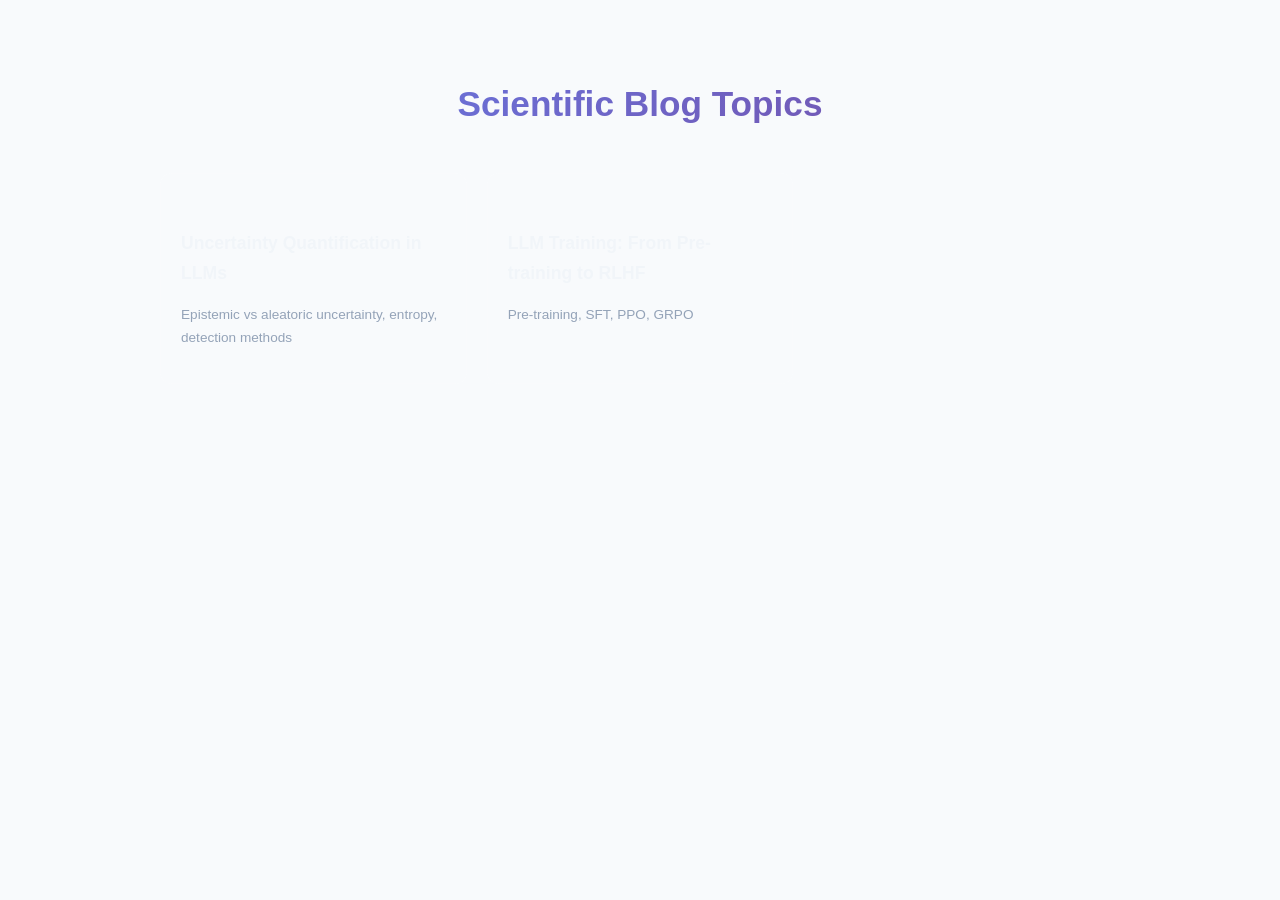
==== index.html @ d7a09b2e "refactor as a generic dynamic blog geberator. Needs a lot of testing" ====
<!DOCTYPE html>
<html lang="en">
<head>
    <meta charset="UTF-8">
    <meta name="viewport" content="width=device-width, initial-scale=1.0">
    <title>Scientific Blog</title>
    <link rel="stylesheet" href="styles/style_1.css">
    <style>
        /* Topic Picker Styles */
        .topic-picker {
            max-width: 1000px;
            margin: 0 auto;
            padding: 40px 20px;
        }
        .topic-picker h1 {
            text-align: center;
            font-size: 2.2rem;
            background: linear-gradient(135deg, #667eea, #764ba2);
            -webkit-background-clip: text;
            -webkit-text-fill-color: transparent;
            margin-bottom: 40px;
        }
        .topics-grid {
            display: grid;
            grid-template-columns: repeat(auto-fill, minmax(300px, 1fr));
            gap: 20px;
        }
        .topic-card {
            background: rgba(255,255,255,0.03);
            border: 1px solid rgba(255,255,255,0.1);
            border-radius: 12px;
            padding: 20px;
            cursor: pointer;
            transition: all 0.2s;
        }
        .topic-card:hover {
            transform: translateY(-3px);
            border-color: #667eea;
        }
        .topic-card h2 { font-size: 1.1rem; color: #f1f5f9; margin-bottom: 8px; }
        .topic-card p { color: #94a3b8; font-size: 0.85rem; }
        
        /* Viewer container */
        .viewer-container { display: none; }
        .viewer-container.active { display: block; }
        .topic-picker.hidden { display: none; }
        
        /* Back button */
        .back-to-topics {
            position: fixed;
            top: 15px;
            left: 15px;
            background: rgba(102, 126, 234, 0.2);
            color: #818cf8;
            border: 1px solid rgba(102, 126, 234, 0.4);
            padding: 8px 16px;
            border-radius: 8px;
            cursor: pointer;
            font-size: 0.85rem;
            z-index: 1000;
            transition: all 0.2s;
        }
        .back-to-topics:hover { background: rgba(102, 126, 234, 0.4); }
    </style>
</head>
<body>
    <!-- Topic Picker (shows initially) -->
    <div class="topic-picker" id="topic-picker">
        <h1>Scientific Blog Topics</h1>
        <div class="topics-grid" id="topics-grid">
            <!-- Loaded from topics/index.json -->
        </div>
    </div>
    
    <!-- Viewer (shows when topic selected) -->
    <div class="viewer-container" id="viewer-container">
        <button class="back-to-topics" id="back-btn">← All Topics</button>
        
        <h1 id="page-title">Loading...</h1>
        <div class="section-pills" id="section-pills"></div>
        
        <div class="presentation-container">
            <div class="section-nav">
                <button class="nav-btn nav-btn-secondary" id="prev-slide-btn">← Back</button>
                <div class="section-nav-title" id="section-title"></div>
                <div class="slide-nav-counter" id="slide-counter">1 / 1</div>
                <button class="nav-btn nav-btn-primary" id="next-slide-btn">Next →</button>
            </div>
            <div class="slide-content-area" id="slide-content-area"></div>
        </div>
    </div>
    
    <!-- Modal -->
    <div class="modal-overlay" id="modal-overlay">
        <div class="modal" id="modal">
            <div class="modal-header">
                <h3 class="modal-title" id="modal-title">Term</h3>
                <button class="modal-close" id="modal-close">&times;</button>
            </div>
            <div class="modal-body" id="modal-body"></div>
        </div>
    </div>
    
    <script src="scripts/renderer.js"></script>
    <script src="scripts/popup.js"></script>
    <script src="scripts/navigation.js"></script>
    <script>
        // Topic index - list of all available topics
        const TOPICS = [
            { id: 'uncertainty_quantification', title: 'Uncertainty Quantification in LLMs', desc: 'Epistemic vs aleatoric uncertainty, entropy, detection methods' },
            { id: 'llm_training', title: 'LLM Training: From Pre-training to RLHF', desc: 'Pre-training, SFT, PPO, GRPO' }
        ];
        
        const topicPicker = document.getElementById('topic-picker');
        const viewerContainer = document.getElementById('viewer-container');
        const topicsGrid = document.getElementById('topics-grid');
        const backBtn = document.getElementById('back-btn');
        
        // Render topic cards
        function showTopicPicker() {
            topicsGrid.innerHTML = TOPICS.map(t => `
                <div class="topic-card" onclick="loadTopic('${t.id}')">
                    <h2>${t.title}</h2>
                    <p>${t.desc}</p>
                </div>
            `).join('');
            
            topicPicker.classList.remove('hidden');
            viewerContainer.classList.remove('active');
        }
        
        // Load and render a topic
        async function loadTopic(topicId) {
            try {
                const response = await fetch(`topics/${topicId}.json`);
                if (!response.ok) throw new Error('Topic not found');
                const data = await response.json();
                
                // Hide picker, show viewer
                topicPicker.classList.add('hidden');
                viewerContainer.classList.add('active');
                
                // Set title
                document.getElementById('page-title').textContent = data.meta?.title || 'Topic';
                document.title = data.meta?.title || 'Scientific Blog';
                
                // Initialize components
                Renderer.init(data);
                Renderer.renderAllSlides(document.getElementById('slide-content-area'));
                Popup.init(data.popups);
                Navigation.init(data.navigation);
                
            } catch (err) {
                console.error(err);
                alert('Failed to load topic: ' + topicId);
            }
        }
        
        // Back button
        backBtn.addEventListener('click', showTopicPicker);
        
        // Initialize
        showTopicPicker();
    </script>
</body>
</html>
---- styles/style_1.css ----
* {
    box-sizing: border-box;
}

body {
    font-family: 'Segoe UI', Tahoma, Geneva, Verdana, sans-serif;
    max-width: min(95vw, 1600px);
    margin: 0 auto;
    padding: 10px 20px;
    background: #f8fafc;
    line-height: 1.7;
    color: #1e293b;
}

h1 {
    color: #0f172a;
    text-align: center;
    margin-bottom: 10px;
}

.subtitle {
    text-align: center;
    color: #64748b;
    margin-bottom: 30px;
}

h2 {
    color: #334155;
    margin-top: 35px;
    margin-bottom: 15px;
    font-size: 1.3em;
}

/* ============================================
    UNIQUE COLOR SYSTEM - ONE COLOR PER CONCEPT
    ============================================ */

/* Core Variables */
.c-var { color: #d97706; } /* Variance - Amber */
.c-y { color: #db2777; }   /* Output y - Pink-600 */
.c-x { color: #475569; }   /* Input x - Slate-600 (distinct from Teal/Cyan) */
.c-theta { color: #16a34a; } /* Parameters θ - Green-600 */
.c-D { color: #854d0e; }   /* Data D - Bronze/Yellow-800 (distinct from Green) */
.c-p { color: #7c3aed; }   /* Probability p - Violet-600 */
.c-E { color: #172554; }   /* Expectation E - Navy/Blue-950 (distinct from Green/Teal) */
.c-H { color: #0891b2; }   /* Entropy H - Cyan-600 (distinct from Pink/Red) */
.c-I { color: #9333ea; }   /* Mutual Info I - Purple-600 */

/* FOUR distinct Epistemic/Aleatoric colors */
.c-epistemic-var { color: #2563eb; }      /* Epistemic (Variance) - Blue-600 */
.c-aleatoric-var { color: #dc2626; }      /* Aleatoric (Variance) - Red-600 */
.c-epistemic-info { color: #4f46e5; }     /* Epistemic (Info Theory) - Indigo-600 */
.c-aleatoric-info { color: #e11d48; }     /* Aleatoric (Info Theory) - Rose-600 */

/* Total Uncertainty */
.c-total { color: #7e22ce; }              /* Total - Purple-700 */

/* Clickable term styling */
.term {
    cursor: pointer;
    font-weight: 600;
    padding: 1px 4px;
    border-radius: 3px;
    transition: background-color 0.2s, box-shadow 0.2s;
}

.term:hover {
    background-color: rgba(0, 0, 0, 0.06);
    box-shadow: 0 0 0 2px rgba(0, 0, 0, 0.08);
}

/* Equation display in popups */
.popup-equation {
    background: #f8fafc;
    border: 1px solid #e2e8f0;
    border-radius: 8px;
    padding: 16px 20px;
    font-size: 20px;
    text-align: center;
    margin-bottom: 4px;
}

/* Equation container */
.equation-box {
    background: white;
    border-radius: 12px;
    padding: 25px;
    margin: 20px 0;
    box-shadow: 0 1px 3px rgba(0,0,0,0.1);
    text-align: center;
    overflow-x: auto;
}

.equation {
    font-size: 22px;
    display: inline-flex;
    flex-wrap: nowrap;
    align-items: center;
    justify-content: flex-start;
    gap: 8px;
    line-height: 2;
    min-width: max-content;
}

.eq-part {
    display: inline-flex;
    align-items: center;
    white-space: nowrap;
}

.eq-symbol {
    font-size: 24px;
    margin: 0 8px;
    color: #64748b;
}

/* Epistemic/Aleatoric clickable labels */
.eq-label {
    display: flex;
    flex-direction: column;
    align-items: center;
    cursor: pointer;
    padding: 5px 10px;
    border-radius: 6px;
    transition: background-color 0.2s;
}

.eq-label:hover {
    background-color: rgba(0, 0, 0, 0.04);
}

.eq-label-arrow {
    font-size: 12px;
    margin-top: 4px;
}

.eq-label-text {
    font-size: 13px;
    font-weight: 600;
}

/* Underline for equation parts */
.eq-underline-blue {
    border-bottom: 3px solid #2563eb;
    padding-bottom: 3px;
}

.eq-underline-orange {
    border-bottom: 3px solid #dc2626;
    padding-bottom: 3px;
}

.eq-underline-violet {
    border-bottom: 3px solid #4f46e5;
    padding-bottom: 3px;
}

.eq-underline-red {
    border-bottom: 3px solid #e11d48;
    padding-bottom: 3px;
}

/* Equation explanation sentence */
.eq-explain {
    margin-top: 20px;
    font-size: 15px;
    color: #475569;
    padding: 12px 16px;
    background: #f8fafc;
    border-radius: 8px;
    text-align: left;
}

/* Quick reference grid */
.term-grid {
    display: flex;
    flex-wrap: wrap;
    gap: 10px;
    justify-content: center;
    margin: 20px 0;
}

.term-chip {
    padding: 8px 16px;
    background: white;
    border-radius: 20px;
    box-shadow: 0 1px 2px rgba(0,0,0,0.08);
    cursor: pointer;
    font-weight: 600;
    font-size: 14px;
    transition: transform 0.2s, box-shadow 0.2s;
}

.term-chip:hover {
    transform: translateY(-2px);
    box-shadow: 0 4px 8px rgba(0,0,0,0.12);
}

/* Insights section */
.insight-box {
    background: white;
    border-radius: 10px;
    padding: 16px 20px;
    margin: 12px 0;
    box-shadow: 0 1px 3px rgba(0,0,0,0.08);
}

.insight-title {
    font-weight: 600;
    margin-bottom: 8px;
    color: #334155;
}

/* ============================================
    MODAL POPUP SYSTEM
    ============================================ */
.modal-overlay {
    display: none;
    position: fixed;
    top: 0;
    left: 0;
    width: 100%;
    height: 100%;
    background: rgba(0, 0, 0, 0.5);
    z-index: 1000;
    justify-content: center;
    align-items: center;
    padding: 20px;
}

.modal-overlay.active {
    display: flex;
}

.modal {
    background: white;
    border-radius: 12px;
    max-width: 85vw;
    width: 85vw;
    max-height: 85vh;
    overflow: auto;
    box-shadow: 0 25px 50px rgba(0, 0, 0, 0.25);
    animation: modalSlide 0.2s ease-out;
}

@keyframes modalSlide {
    from {
        opacity: 0;
        transform: translateY(-20px);
    }
    to {
        opacity: 1;
        transform: translateY(0);
    }
}

.modal-header {
    padding: 20px 24px;
    border-bottom: 1px solid #e2e8f0;
    display: flex;
    justify-content: space-between;
    align-items: center;
    position: sticky;
    top: 0;
    background: white;
    border-radius: 12px 12px 0 0;
}

.modal-title {
    font-size: 20px;
    font-weight: 700;
    margin: 0;
}

.modal-close {
    background: none;
    border: none;
    font-size: 24px;
    cursor: pointer;
    color: #64748b;
    padding: 4px 8px;
    border-radius: 4px;
}

.modal-close:hover {
    background: #f1f5f9;
}

.modal-body {
    padding: 24px;
    overflow: auto;
    max-height: calc(85vh - 80px);
}

.modal-section {
    margin-bottom: 20px;
}

.modal-section:last-child {
    margin-bottom: 0;
}

.modal-section-title {
    font-size: 13px;
    font-weight: 600;
    color: #64748b;
    text-transform: uppercase;
    letter-spacing: 0.5px;
    margin-bottom: 8px;
    display: flex;
    align-items: center;
    gap: 6px;
}

.modal-section-content {
    color: #334155;
    line-height: 1.7;
}

.modal-example {
    background: #fffbeb;
    border-left: 3px solid #f59e0b;
    padding: 12px 16px;
    border-radius: 0 6px 6px 0;
    margin-top: 8px;
}

.modal-formula {
    background: #f1f5f9;
    padding: 12px 16px;
    border-radius: 6px;
    font-family: 'Courier New', monospace;
    margin-top: 8px;
}

/* Comparison table in popups */
.modal-table {
    width: 100%;
    border-collapse: collapse;
    margin-top: 10px;
    font-size: 14px;
}

.modal-table th, .modal-table td {
    padding: 10px 12px;
    text-align: left;
    border-bottom: 1px solid #e2e8f0;
}

.modal-table th {
    background: #f8fafc;
    font-weight: 600;
    color: #475569;
}

/* ============================================
    COLLAPSIBLE SECTIONS (for PPT reveal)
    ============================================ */
.section-container {
    margin: 25px 0;
}

.section-header {
    cursor: pointer;
    display: flex;
    align-items: center;
    gap: 10px;
    padding: 12px 16px;
    background: #e2e8f0;
    border-radius: 8px;
    font-weight: 600;
    color: #334155;
    transition: background-color 0.2s;
}

.section-header:hover {
    background: #cbd5e1;
}

.section-header .toggle-icon {
    transition: transform 0.2s;
}

.section-container.collapsed .section-header .toggle-icon {
    transform: rotate(-90deg);
}

.section-content {
    padding: 16px 0;
}

.section-container.collapsed .section-content {
    display: none;
}

/* QA Style boxes - collapsible */
.qa-item {
    background: white;
    border-radius: 10px;
    margin: 12px 0;
    box-shadow: 0 1px 3px rgba(0,0,0,0.08);
    overflow: hidden;
}

.qa-header {
    padding: 16px 20px;
    cursor: pointer;
    display: flex;
    align-items: center;
    gap: 10px;
    font-weight: 600;
    color: #4338ca;
    transition: background-color 0.2s;
}

.qa-header:hover {
    background: #f1f5f9;
}

.qa-header .qa-toggle {
    transition: transform 0.2s;
}

.qa-item.collapsed .qa-header .qa-toggle {
    transform: rotate(-90deg);
}

.qa-content {
    padding: 0 20px 16px 20px;
    color: #334155;
    line-height: 1.7;
}

.qa-item.collapsed .qa-content {
    display: none;
}

/* Legacy qa-box (non-collapsible fallback) */
.qa-box {
    background: white;
    border-radius: 10px;
    padding: 16px 20px;
    margin: 12px 0;
    box-shadow: 0 1px 3px rgba(0,0,0,0.08);
}

.qa-question {
    font-weight: 600;
    color: #4338ca;
    margin-bottom: 8px;
}

.qa-answer {
    color: #334155;
    line-height: 1.7;
}

/* Uncertainty table */
.table-wrapper {
    width: 100%;
    overflow-x: auto;
    margin: 16px 0;
    background: white;
    border-radius: 8px;
    box-shadow: 0 1px 3px rgba(0,0,0,0.08);
    border: 1px solid #e2e8f0;
}

.uncertainty-table {
    width: 100%;
    border-collapse: collapse;
    white-space: normal; /* Ensure text wraps */
}

.uncertainty-table th, .uncertainty-table td {
    padding: 12px 16px;
    text-align: left;
    border-bottom: 1px solid #e2e8f0;
}

.uncertainty-table th {
    background: #f1f5f9;
    font-weight: 600;
    color: #475569;
    white-space: nowrap; /* Keep headers single line if possible */
}

.uncertainty-table tr:last-child td {
    border-bottom: none;
}

/* Reusable Slide Image */
.slide-image {
    display: block;
    margin: 20px auto;
    max-width: 85%; /* Don't be full width */
    max-height: 40vh; /* Don't be too tall */
    width: auto;
    height: auto;
    object-fit: contain;
    border-radius: 8px;
    box-shadow: 0 4px 10px rgba(0,0,0,0.1);
}


/* ============================================
    SLIDE NAVIGATION SYSTEM (PPT-Style)
    ============================================ */

/* Main presentation container */
.presentation-container {
    position: relative;
    min-height: calc(100vh - 120px);
    display: flex;
    flex-direction: column;
}

/* Section navigation bar (top) */
.section-nav {
    display: flex;
    align-items: center;
    justify-content: space-between;
    background: linear-gradient(135deg, #334155 0%, #1e293b 100%);
    padding: 16px 24px;
    border-radius: 12px 12px 0 0;
    color: #f1f5f9;
    box-shadow: 0 2px 8px rgba(0,0,0,0.15);
    flex-shrink: 0;
    min-height: 70px;
}

.section-nav-title {
    font-size: 18px;
    font-weight: 600;
    flex: 1;
    text-align: center;
}

.section-nav-info {
    display: flex;
    align-items: center;
    gap: 8px;
    font-size: 13px;
    color: #94a3b8;
}

/* Slide content area */
.slide-content-area {
    background: white;
    padding: 32px;
    flex: 1;
    min-height: calc(100vh - 320px);
    max-height: calc(100vh - 320px);
    border-left: 1px solid #e2e8f0;
    border-right: 1px solid #e2e8f0;
    overflow: auto;
}

/* Individual slide (hidden by default) */
.slide {
    display: none;
    animation: slideIn 0.3s ease-out;
}

.slide.active {
    display: block;
    height: 100%;
    overflow: auto;
}

@keyframes slideIn {
    from {
        opacity: 0;
        transform: translateX(20px);
    }
    to {
        opacity: 1;
        transform: translateX(0);
    }
}

/* Slide counter */
.slide-nav-counter {
    font-size: 14px;
    color: #e0e7ff;
    font-weight: 600;
    background: rgba(255, 255, 255, 0.15);
    padding: 6px 14px;
    border-radius: 20px;
    margin-right: 16px;
}

/* Navigation buttons */
.nav-btn {
    display: inline-flex;
    align-items: center;
    gap: 8px;
    padding: 10px 20px;
    border: none;
    border-radius: 8px;
    font-size: 14px;
    font-weight: 600;
    cursor: pointer;
    transition: all 0.2s ease;
}

.nav-btn-primary {
    background: linear-gradient(135deg, #4f46e5 0%, #4338ca 100%);
    color: white;
    box-shadow: 0 2px 4px rgba(79, 70, 229, 0.3);
}

.nav-btn-primary:hover:not(:disabled) {
    background: linear-gradient(135deg, #4338ca 0%, #3730a3 100%);
    transform: translateY(-1px);
    box-shadow: 0 4px 8px rgba(79, 70, 229, 0.4);
}

.nav-btn-secondary {
    background: white;
    color: #475569;
    border: 1px solid #cbd5e1;
}

.nav-btn-secondary:hover:not(:disabled) {
    background: #f8fafc;
    border-color: #94a3b8;
}

.nav-btn:disabled {
    opacity: 0.4;
    cursor: not-allowed;
    transform: none !important;
    box-shadow: none !important;
}


/* Section indicator pills */
.section-pills {
    display: flex;
    gap: 8px;
    justify-content: flex-start;
    margin-bottom: 20px;
    overflow-x: auto;
    scroll-behavior: smooth;
    padding-bottom: 8px;
    white-space: nowrap;
}

.section-pill {
    padding: 8px 16px;
    border-radius: 20px;
    font-size: 13px;
    font-weight: 500;
    cursor: pointer;
    transition: all 0.2s ease;
    border: 1px solid transparent;
    flex-shrink: 0;
}

.section-pill.inactive {
    background: #f1f5f9;
    color: #64748b;
}

.section-pill.inactive:hover {
    background: #e2e8f0;
}

.section-pill.active {
    background: linear-gradient(135deg, #4f46e5 0%, #4338ca 100%);
    color: white;
}

/* Hide old collapsible styles - keep existing HTML working */
.section-container.slide-mode .section-header {
    display: none;
}

.section-container.slide-mode .section-content {
    display: block !important;
}

.section-container.slide-mode.collapsed .section-content {
    display: block !important;
}

/* Slide card styling */
.slide-card {
    background: #f8fafc;
    border-radius: 12px;
    padding: 24px;
    border: 1px solid #e2e8f0;
}

.slide-card-title {
    display: none; /* Title now shown in top nav bar */
}

.slide-card-content {
    color: #475569;
    line-height: 1.8;
    overflow: auto;
}
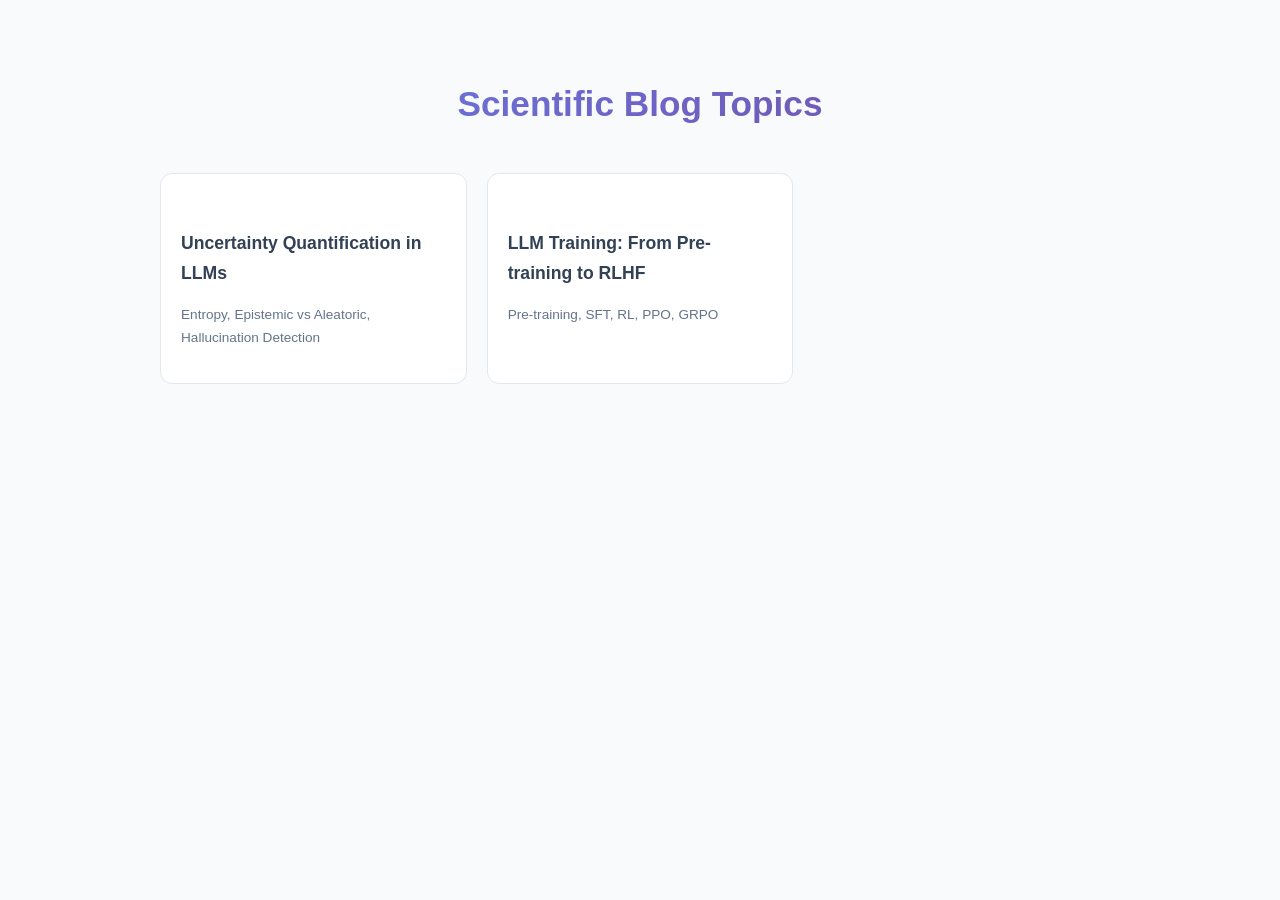
==== commit b3ac0dfe: "small fixes" ====
--- a/index.html
+++ b/index.html
@@ -1,166 +1,194 @@
 <!DOCTYPE html>
 <html lang="en">
-<head>
-    <meta charset="UTF-8">
-    <meta name="viewport" content="width=device-width, initial-scale=1.0">
+  <head>
+    <meta charset="UTF-8" />
+    <meta name="viewport" content="width=device-width, initial-scale=1.0" />
     <title>Scientific Blog</title>
-    <link rel="stylesheet" href="styles/style_1.css">
+    <link rel="stylesheet" href="styles/style_1.css" />
     <style>
-        /* Topic Picker Styles */
-        .topic-picker {
-            max-width: 1000px;
-            margin: 0 auto;
-            padding: 40px 20px;
-        }
-        .topic-picker h1 {
-            text-align: center;
-            font-size: 2.2rem;
-            background: linear-gradient(135deg, #667eea, #764ba2);
-            -webkit-background-clip: text;
-            -webkit-text-fill-color: transparent;
-            margin-bottom: 40px;
-        }
-        .topics-grid {
-            display: grid;
-            grid-template-columns: repeat(auto-fill, minmax(300px, 1fr));
-            gap: 20px;
-        }
-        .topic-card {
-            background: rgba(255,255,255,0.03);
-            border: 1px solid rgba(255,255,255,0.1);
-            border-radius: 12px;
-            padding: 20px;
-            cursor: pointer;
-            transition: all 0.2s;
-        }
-        .topic-card:hover {
-            transform: translateY(-3px);
-            border-color: #667eea;
-        }
-        .topic-card h2 { font-size: 1.1rem; color: #f1f5f9; margin-bottom: 8px; }
-        .topic-card p { color: #94a3b8; font-size: 0.85rem; }
-        
-        /* Viewer container */
-        .viewer-container { display: none; }
-        .viewer-container.active { display: block; }
-        .topic-picker.hidden { display: none; }
-        
-        /* Back button */
-        .back-to-topics {
-            position: fixed;
-            top: 15px;
-            left: 15px;
-            background: rgba(102, 126, 234, 0.2);
-            color: #818cf8;
-            border: 1px solid rgba(102, 126, 234, 0.4);
-            padding: 8px 16px;
-            border-radius: 8px;
-            cursor: pointer;
-            font-size: 0.85rem;
-            z-index: 1000;
-            transition: all 0.2s;
-        }
-        .back-to-topics:hover { background: rgba(102, 126, 234, 0.4); }
+      /* Topic Picker Styles */
+      .topic-picker {
+        max-width: 1000px;
+        margin: 0 auto;
+        padding: 40px 20px;
+      }
+      .topic-picker h1 {
+        text-align: center;
+        font-size: 2.2rem;
+        background: linear-gradient(135deg, #667eea, #764ba2);
+        -webkit-background-clip: text;
+        -webkit-text-fill-color: transparent;
+        margin-bottom: 40px;
+      }
+      .topics-grid {
+        display: grid;
+        grid-template-columns: repeat(auto-fill, minmax(300px, 1fr));
+        gap: 20px;
+      }
+      .topic-card {
+        background: #ffffff;
+        border: 1px solid #e2e8f0;
+        border-radius: 12px;
+        padding: 20px;
+        cursor: pointer;
+        transition: all 0.2s;
+      }
+      .topic-card:hover {
+        transform: translateY(-3px);
+        border-color: #667eea;
+        box-shadow: 0 4px 6px -1px rgba(0, 0, 0, 0.1);
+      }
+      .topic-card h2 {
+        font-size: 1.1rem;
+        color: #334155;
+        margin-bottom: 8px;
+      }
+      .topic-card p {
+        color: #64748b;
+        font-size: 0.85rem;
+      }
+
+      /* Viewer container */
+      .viewer-container {
+        display: none;
+      }
+      .viewer-container.active {
+        display: block;
+      }
+      .topic-picker.hidden {
+        display: none;
+      }
+
+      /* Back button */
+      .back-to-topics {
+        position: fixed;
+        top: 15px;
+        left: 15px;
+        background: rgba(102, 126, 234, 0.2);
+        color: #818cf8;
+        border: 1px solid rgba(102, 126, 234, 0.4);
+        padding: 8px 16px;
+        border-radius: 8px;
+        cursor: pointer;
+        font-size: 0.85rem;
+        z-index: 1000;
+        transition: all 0.2s;
+      }
+      .back-to-topics:hover {
+        background: rgba(102, 126, 234, 0.4);
+      }
     </style>
-</head>
-<body>
+  </head>
+  <body>
     <!-- Topic Picker (shows initially) -->
     <div class="topic-picker" id="topic-picker">
-        <h1>Scientific Blog Topics</h1>
-        <div class="topics-grid" id="topics-grid">
-            <!-- Loaded from topics/index.json -->
-        </div>
+      <h1>Scientific Blog Topics</h1>
+      <div class="topics-grid" id="topics-grid">
+        <!-- Loaded from topics/index.json -->
+      </div>
     </div>
-    
+
     <!-- Viewer (shows when topic selected) -->
     <div class="viewer-container" id="viewer-container">
-        <button class="back-to-topics" id="back-btn">← All Topics</button>
-        
-        <h1 id="page-title">Loading...</h1>
-        <div class="section-pills" id="section-pills"></div>
-        
-        <div class="presentation-container">
-            <div class="section-nav">
-                <button class="nav-btn nav-btn-secondary" id="prev-slide-btn">← Back</button>
-                <div class="section-nav-title" id="section-title"></div>
-                <div class="slide-nav-counter" id="slide-counter">1 / 1</div>
-                <button class="nav-btn nav-btn-primary" id="next-slide-btn">Next →</button>
-            </div>
-            <div class="slide-content-area" id="slide-content-area"></div>
+      <button class="back-to-topics" id="back-btn">← All Topics</button>
+
+      <h1 id="page-title">Loading...</h1>
+      <div class="section-pills" id="section-pills"></div>
+
+      <div class="presentation-container">
+        <div class="section-nav">
+          <button class="nav-btn nav-btn-secondary" id="prev-slide-btn">← Back</button>
+          <div class="section-nav-title" id="section-title"></div>
+          <div class="slide-nav-counter" id="slide-counter">1 / 1</div>
+          <button class="nav-btn nav-btn-primary" id="next-slide-btn">Next →</button>
         </div>
+        <div class="slide-content-area" id="slide-content-area"></div>
+      </div>
     </div>
-    
+
     <!-- Modal -->
     <div class="modal-overlay" id="modal-overlay">
-        <div class="modal" id="modal">
-            <div class="modal-header">
-                <h3 class="modal-title" id="modal-title">Term</h3>
-                <button class="modal-close" id="modal-close">&times;</button>
-            </div>
-            <div class="modal-body" id="modal-body"></div>
+      <div class="modal" id="modal">
+        <div class="modal-header">
+          <h3 class="modal-title" id="modal-title">Term</h3>
+          <button class="modal-close" id="modal-close">&times;</button>
         </div>
+        <div class="modal-body" id="modal-body"></div>
+      </div>
     </div>
-    
+
     <script src="scripts/renderer.js"></script>
     <script src="scripts/popup.js"></script>
     <script src="scripts/navigation.js"></script>
     <script>
-        // Topic index - list of all available topics
-        const TOPICS = [
-            { id: 'uncertainty_quantification', title: 'Uncertainty Quantification in LLMs', desc: 'Epistemic vs aleatoric uncertainty, entropy, detection methods' },
-            { id: 'llm_training', title: 'LLM Training: From Pre-training to RLHF', desc: 'Pre-training, SFT, PPO, GRPO' }
-        ];
-        
-        const topicPicker = document.getElementById('topic-picker');
-        const viewerContainer = document.getElementById('viewer-container');
-        const topicsGrid = document.getElementById('topics-grid');
-        const backBtn = document.getElementById('back-btn');
-        
-        // Render topic cards
-        function showTopicPicker() {
-            topicsGrid.innerHTML = TOPICS.map(t => `
-                <div class="topic-card" onclick="loadTopic('${t.id}')">
+      // Topics loaded from topics/index.json
+      let TOPICS = [];
+
+      const topicPicker = document.getElementById("topic-picker");
+      const viewerContainer = document.getElementById("viewer-container");
+      const topicsGrid = document.getElementById("topics-grid");
+      const backBtn = document.getElementById("back-btn");
+
+      // Load topics metadata from index.json
+      async function loadTopicsIndex() {
+        try {
+          const response = await fetch("topics/index.json");
+          if (!response.ok) throw new Error("Failed to load topics index");
+          const data = await response.json();
+          TOPICS = data.topics;
+          showTopicPicker();
+        } catch (err) {
+          console.error("Error loading topics:", err);
+          topicsGrid.innerHTML = '<p style="color: #ef4444;">Failed to load topics. Check console.</p>';
+        }
+      }
+
+      // Render topic cards
+      function showTopicPicker() {
+        topicsGrid.innerHTML = TOPICS.map(
+          (t) => `
+                <div class="topic-card" onclick="loadTopic('${t.path}')">
                     <h2>${t.title}</h2>
-                    <p>${t.desc}</p>
+                    <p>${t.description}</p>
                 </div>
-            `).join('');
-            
-            topicPicker.classList.remove('hidden');
-            viewerContainer.classList.remove('active');
+            `
+        ).join("");
+
+        topicPicker.classList.remove("hidden");
+        viewerContainer.classList.remove("active");
+      }
+
+      // Load and render a topic from its path
+      async function loadTopic(topicPath) {
+        try {
+          const response = await fetch(topicPath);
+          if (!response.ok) throw new Error("Topic not found: " + topicPath);
+          const data = await response.json();
+
+          // Hide picker, show viewer
+          topicPicker.classList.add("hidden");
+          viewerContainer.classList.add("active");
+
+          // Set title
+          document.getElementById("page-title").textContent = data.meta?.title || "Topic";
+          document.title = data.meta?.title || "Scientific Blog";
+
+          // Initialize components
+          Renderer.init(data);
+          Renderer.renderAllSlides(document.getElementById("slide-content-area"));
+          Popup.init(data.popups);
+          Navigation.init(data.navigation);
+        } catch (err) {
+          console.error(err);
+          alert("Failed to load topic: " + topicId);
         }
-        
-        // Load and render a topic
-        async function loadTopic(topicId) {
-            try {
-                const response = await fetch(`topics/${topicId}.json`);
-                if (!response.ok) throw new Error('Topic not found');
-                const data = await response.json();
-                
-                // Hide picker, show viewer
-                topicPicker.classList.add('hidden');
-                viewerContainer.classList.add('active');
-                
-                // Set title
-                document.getElementById('page-title').textContent = data.meta?.title || 'Topic';
-                document.title = data.meta?.title || 'Scientific Blog';
-                
-                // Initialize components
-                Renderer.init(data);
-                Renderer.renderAllSlides(document.getElementById('slide-content-area'));
-                Popup.init(data.popups);
-                Navigation.init(data.navigation);
-                
-            } catch (err) {
-                console.error(err);
-                alert('Failed to load topic: ' + topicId);
-            }
-        }
-        
-        // Back button
-        backBtn.addEventListener('click', showTopicPicker);
-        
-        // Initialize
-        showTopicPicker();
+      }
+
+      // Back button
+      backBtn.addEventListener("click", showTopicPicker);
+
+      // Initialize - load topics from index.json
+      loadTopicsIndex();
     </script>
-</body>
+  </body>
 </html>
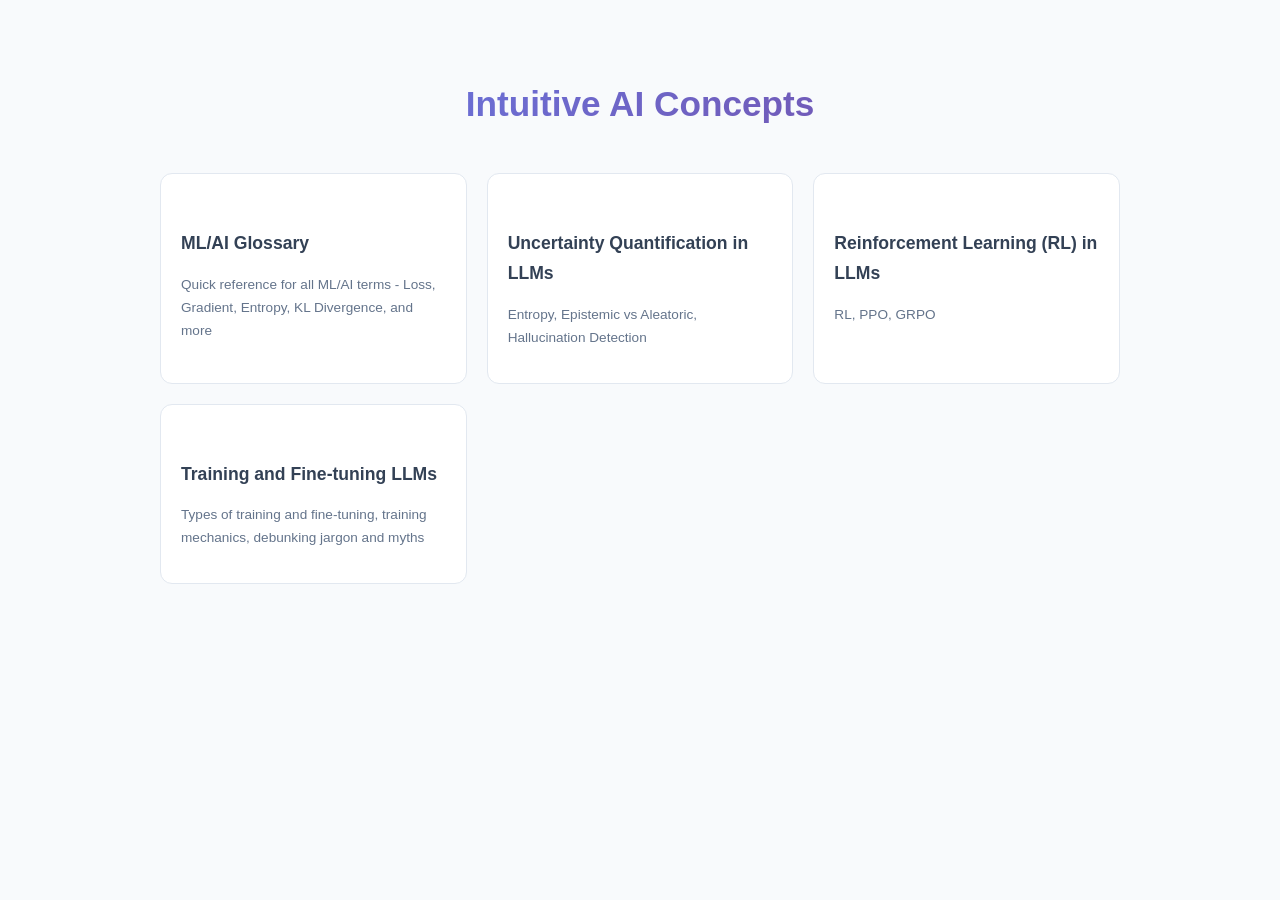
==== commit 4f85aef2: "Reinforcement Learning for LLMs and an ML/AI glossary." ====
--- a/index.html
+++ b/index.html
@@ -1,9 +1,9 @@
-<!DOCTYPE html>
+<!doctype html>
 <html lang="en">
   <head>
     <meta charset="UTF-8" />
     <meta name="viewport" content="width=device-width, initial-scale=1.0" />
-    <title>Scientific Blog</title>
+    <title>Hype Free AI/ML Blogs</title>
     <link rel="stylesheet" href="styles/style_1.css" />
     <style>
       /* Topic Picker Styles */
@@ -82,7 +82,7 @@
   <body>
     <!-- Topic Picker (shows initially) -->
     <div class="topic-picker" id="topic-picker">
-      <h1>Scientific Blog Topics</h1>
+      <h1>Intuitive AI Concepts</h1>
       <div class="topics-grid" id="topics-grid">
         <!-- Loaded from topics/index.json -->
       </div>
@@ -143,15 +143,40 @@
         }
       }
 
+      // Load ALL topic definitions for glossary view
+      async function loadAllTopicDefinitions() {
+        const allTerms = {};
+        const allPopups = {};
+        const allColors = {};
+
+        for (const topic of TOPICS) {
+          if (topic.id === "ml_ai_glossary") continue; // Skip glossary itself
+          try {
+            const resp = await fetch(topic.path);
+            if (!resp.ok) continue;
+            const data = await resp.json();
+            if (data.terms) Object.assign(allTerms, data.terms);
+            if (data.popups) Object.assign(allPopups, data.popups);
+            if (data.colorPalette) Object.assign(allColors, data.colorPalette);
+          } catch (e) {
+            console.warn("Skip topic:", topic.path, e);
+          }
+        }
+        return { allTerms, allPopups, allColors };
+      }
+
       // Render topic cards
       function showTopicPicker() {
+        // Reset navigation state to prevent stale variables
+        Navigation.reset();
+
         topicsGrid.innerHTML = TOPICS.map(
           (t) => `
                 <div class="topic-card" onclick="loadTopic('${t.path}')">
                     <h2>${t.title}</h2>
                     <p>${t.description}</p>
                 </div>
-            `
+            `,
         ).join("");
 
         topicPicker.classList.remove("hidden");
@@ -161,26 +186,40 @@
       // Load and render a topic from its path
       async function loadTopic(topicPath) {
         try {
+          // 1. Load shared definitions first (single source of truth)
+          const shared = await Renderer.loadSharedDefinitions();
+
+          // 2. Load topic-specific data
           const response = await fetch(topicPath);
           if (!response.ok) throw new Error("Topic not found: " + topicPath);
           const data = await response.json();
 
+          // 3. For glossary: load ALL topic definitions
+          if (data.meta?.loadAllTerms) {
+            const all = await loadAllTopicDefinitions();
+            Object.assign(shared.terms, all.allTerms);
+            Object.assign(shared.popups, all.allPopups);
+            Object.assign(shared.colorPalette, all.allColors);
+          }
+
           // Hide picker, show viewer
           topicPicker.classList.add("hidden");
           viewerContainer.classList.add("active");
 
           // Set title
           document.getElementById("page-title").textContent = data.meta?.title || "Topic";
-          document.title = data.meta?.title || "Scientific Blog";
-
-          // Initialize components
-          Renderer.init(data);
+          document.title = data.meta?.title || "Intuitive AI Concepts";
+
+          // 4. Initialize with merged definitions (shared + topic)
+          Renderer.init(data, shared);
           Renderer.renderAllSlides(document.getElementById("slide-content-area"));
-          Popup.init(data.popups);
+
+          // 5. Popup uses merged popups from Renderer
+          Popup.init(Renderer.popups);
           Navigation.init(data.navigation);
         } catch (err) {
           console.error(err);
-          alert("Failed to load topic: " + topicId);
+          alert("Failed to load topic: " + err.message);
         }
       }
 
--- a/styles/style_1.css
+++ b/styles/style_1.css
@@ -1,5 +1,10 @@
 * {
     box-sizing: border-box;
+}
+
+html, body {
+    height: 100%;
+    margin: 0;
 }
 
 body {
@@ -10,6 +15,17 @@
     background: #f8fafc;
     line-height: 1.7;
     color: #1e293b;
+}
+
+/* Lock body scroll when viewing a topic */
+body:has(.viewer-container.active) {
+    overflow: hidden;
+}
+
+/* Topic picker can scroll normally */
+.topic-picker {
+    overflow-y: auto;
+    max-height: calc(100vh - 40px);
 }
 
 h1 {
@@ -333,6 +349,22 @@
     margin-top: 8px;
 }
 
+/* Code blocks in popup examples */
+.code-block {
+    display: block;
+    background: #f1f5f9;
+    border: 1px solid #e2e8f0;
+    padding: 12px 16px;
+    border-radius: 6px;
+    font-family: 'Courier New', monospace;
+    font-size: 13px;
+    margin: 8px 0;
+    white-space: pre-wrap;
+    word-wrap: break-word;
+    line-height: 1.5;
+    color: #334155;
+}
+
 /* Comparison table in popups */
 .modal-table {
     width: 100%;
@@ -702,3 +734,64 @@
     line-height: 1.8;
     overflow: auto;
 }
+
+/* ============================================
+    TERM GRID (Glossary View)
+    ============================================ */
+.term-grid-container {
+    display: grid;
+    grid-template-columns: repeat(4, 1fr);
+    gap: 12px;
+    padding: 8px;
+}
+
+@media (max-width: 900px) {
+    .term-grid-container {
+        grid-template-columns: repeat(3, 1fr);
+    }
+}
+
+@media (max-width: 600px) {
+    .term-grid-container {
+        grid-template-columns: repeat(2, 1fr);
+    }
+}
+
+.term-grid-box {
+    background: white;
+    border: 2px solid;
+    border-radius: 10px;
+    padding: 14px 12px;
+    cursor: pointer;
+    transition: all 0.2s ease;
+    display: flex;
+    flex-direction: column;
+    align-items: center;
+    gap: 6px;
+    text-align: center;
+}
+
+.term-grid-box:hover {
+    transform: translateY(-3px);
+    box-shadow: 0 6px 16px rgba(0, 0, 0, 0.12);
+    background: linear-gradient(135deg, rgba(var(--term-color-rgb, 102, 126, 234), 0.05), white);
+}
+
+.term-grid-symbol {
+    font-size: 22px;
+    font-weight: 700;
+    line-height: 1.2;
+}
+
+.term-grid-title {
+    font-size: 11px;
+    color: #64748b;
+    font-weight: 500;
+    line-height: 1.3;
+    max-width: 100%;
+    overflow: hidden;
+    text-overflow: ellipsis;
+    display: -webkit-box;
+    -webkit-line-clamp: 2;
+    -webkit-box-orient: vertical;
+}
